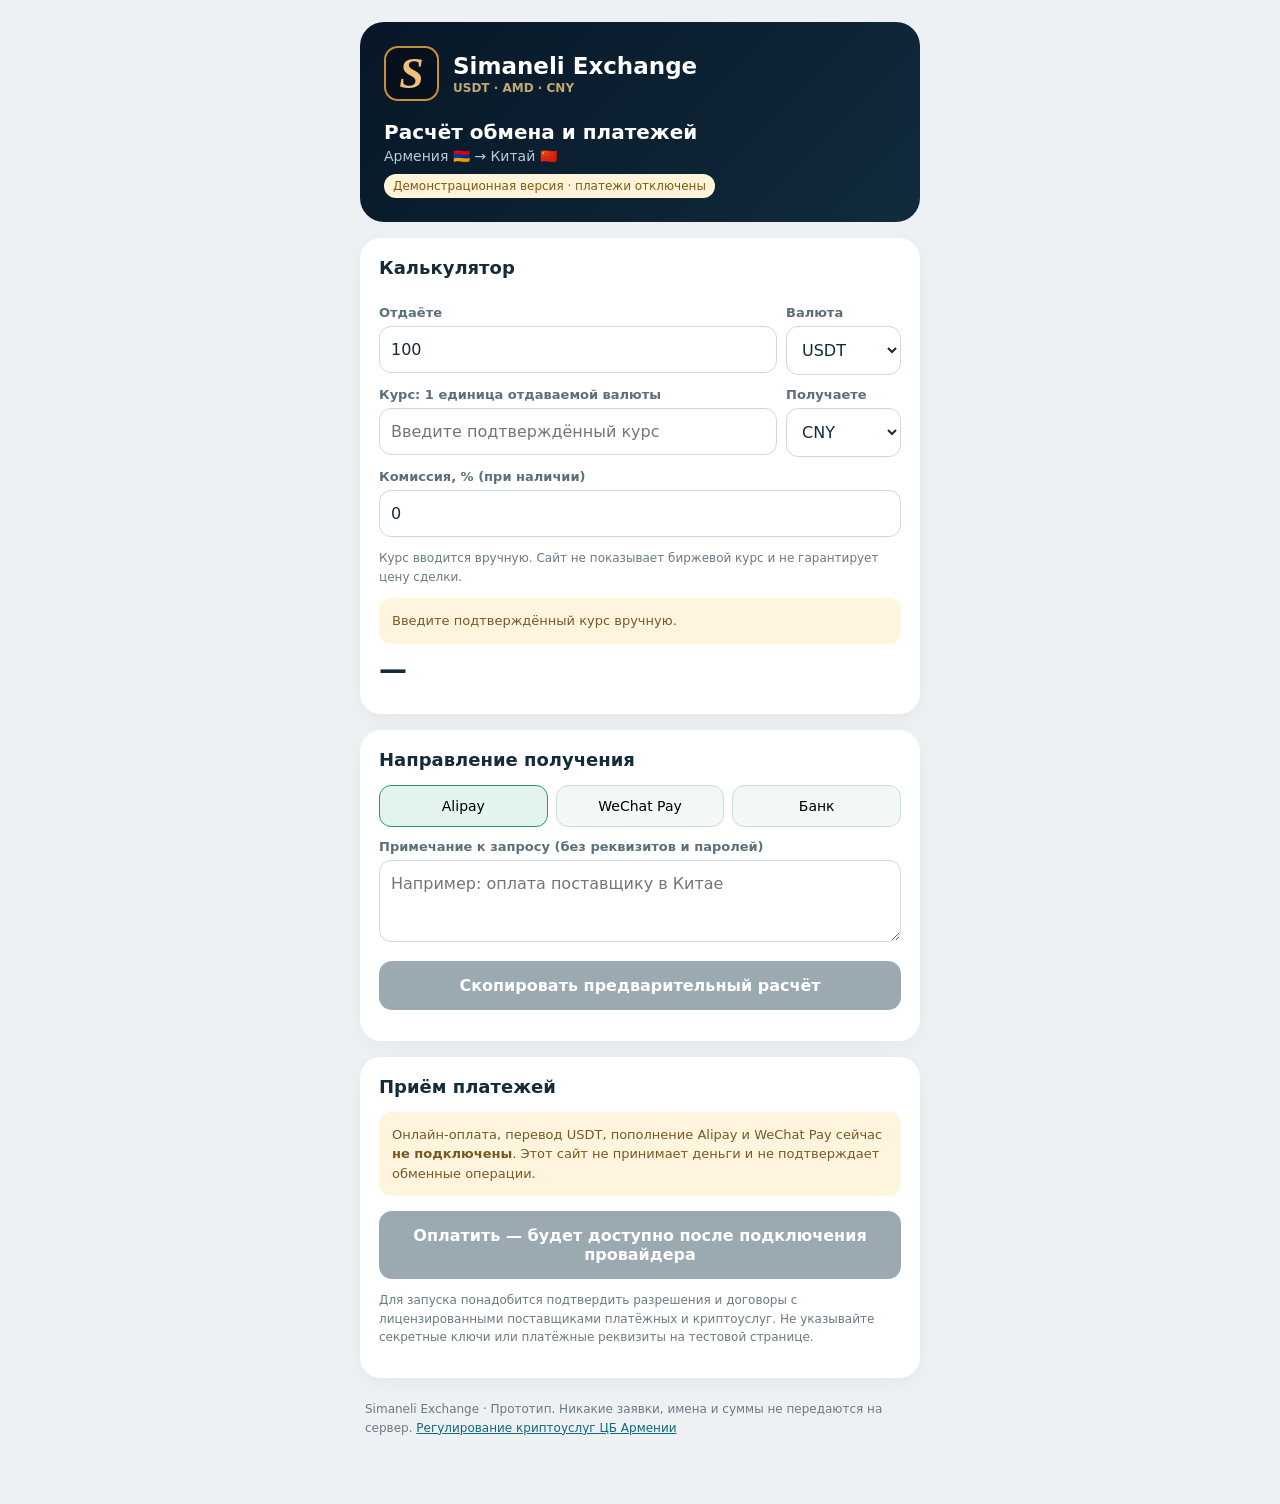
==== exchange/index.html @ d51478ec "Launch standalone Simaneli Exchange quotation prototype without payments" ====
<!doctype html><html lang="ru"><head><meta charset="utf-8"><meta name="viewport" content="width=device-width,initial-scale=1"><meta name="theme-color" content="#091522"><title>Simaneli Exchange — расчёт обмена</title><style>
*{box-sizing:border-box}body{background:#edf1f4;color:#142c39;font:16px system-ui,-apple-system,sans-serif;margin:0}.wrap{max-width:590px;margin:auto;padding:22px 15px 45px}.hero{background:linear-gradient(135deg,#071727,#112b3d);color:#fff;border-radius:24px;padding:24px}.logo{display:inline-grid;place-items:center;width:55px;height:55px;border:2px solid #c6903b;border-radius:14px;background:#07101c;color:#eec276;font:italic bold 44px Georgia}.brand{display:flex;gap:14px;align-items:center;font-size:23px;font-weight:700}.sub{color:#c1a875;font-size:12px;margin-top:2px}.muted{color:#6b7f8d}.card{background:white;border-radius:21px;padding:19px;margin-top:16px;box-shadow:0 6px 20px #0716240a}h1{font-size:20px;margin:19px 0 4px}h2{font-size:18px;margin:0 0 15px}label{font-size:13px;font-weight:600;color:#5b707a;display:block;margin:12px 0 6px}input,select,textarea{border:1px solid #cbd9df;border-radius:12px;padding:13px 11px;width:100%;font:inherit;background:#fff;color:#142c39}textarea{resize:vertical;min-height:82px}.flex{display:grid;grid-template-columns:1fr 115px;gap:9px}.buttons{display:flex;gap:8px;flex-wrap:wrap}.choice{border:1px solid #cedbdd;border-radius:12px;padding:12px;background:#f2f7f7;font-size:14px;flex:1}.choice.on{background:#e2f4ed;border-color:#318f84}button{font:inherit;cursor:pointer}.primary{background:#186b74;color:white;border:0;border-radius:13px;padding:15px;font-weight:700;width:100%;margin-top:15px}.primary:disabled{background:#9aaab0}.note{background:#fff5df;color:#795823;border-radius:12px;padding:13px;font-size:13px;line-height:1.5}.result{font-size:28px;font-weight:800;margin:9px 0}.fine{font-size:12px;line-height:1.55;color:#6a7a84}.hidden{display:none}.tag{display:inline-block;background:#fff4da;color:#815a13;border-radius:20px;font-size:12px;padding:5px 9px;margin-top:10px}a{color:#126979}
</style></head><body><div class="wrap"><header class="hero"><div class="brand"><span class="logo">S</span><div>Simaneli Exchange<div class="sub">USDT · AMD · CNY</div></div></div><h1>Расчёт обмена и платежей</h1><div style="color:#b8cdd5;font-size:14px">Армения 🇦🇲 → Китай 🇨🇳</div><span class="tag">Демонстрационная версия · платежи отключены</span></header>
<section class="card"><h2>Калькулятор</h2><div class="flex"><div><label for="amount">Отдаёте</label><input id="amount" inputmode="decimal" type="number" min="0" step="any" value="100"></div><div><label for="from">Валюта</label><select id="from"><option>USDT</option><option>AMD</option><option>CNY</option></select></div></div><div class="flex"><div><label for="rate">Курс: 1 единица отдаваемой валюты</label><input id="rate" type="number" min="0" step="any" placeholder="Введите подтверждённый курс"></div><div><label for="to">Получаете</label><select id="to"><option>CNY</option><option>AMD</option><option>USDT</option></select></div></div><label for="fee">Комиссия, % (при наличии)</label><input id="fee" type="number" min="0" max="99" step=".01" value="0"><p class="fine">Курс вводится вручную. Сайт не показывает биржевой курс и не гарантирует цену сделки.</p><div class="note" id="hint">Введите курс для демонстрационного расчёта.</div><div class="result" id="result">—</div><div class="fine" id="formula"></div></section>
<section class="card"><h2>Направление получения</h2><div class="buttons"><button class="choice on" type="button" data-method="Alipay">Alipay</button><button class="choice" type="button" data-method="WeChat Pay">WeChat Pay</button><button class="choice" type="button" data-method="Банковский перевод">Банк</button></div><label for="notes">Примечание к запросу (без реквизитов и паролей)</label><textarea id="notes" placeholder="Например: оплата поставщику в Китае"></textarea><button id="copy" class="primary" disabled>Скопировать предварительный расчёт</button><p id="copystatus" class="fine"></p></section>
<section class="card"><h2>Приём платежей</h2><div class="note">Онлайн-оплата, перевод USDT, пополнение Alipay и WeChat Pay сейчас <b>не подключены</b>. Этот сайт не принимает деньги и не подтверждает обменные операции.</div><button disabled class="primary">Оплатить — будет доступно после подключения провайдера</button><p class="fine">Для запуска понадобится подтвердить разрешения и договоры с лицензированными поставщиками платёжных и криптоуслуг. Не указывайте секретные ключи или платёжные реквизиты на тестовой странице.</p></section><footer class="fine" style="padding:22px 5px">Simaneli Exchange · Прототип. Никакие заявки, имена и суммы не передаются на сервер. <a href="https://www.cba.am/en/crypto-asset-service-providers">Регулирование криптоуслуг ЦБ Армении</a></footer></div>
<script>(()=>{let method='Alipay';const $=id=>document.getElementById(id);function calc(){let a=Number($('amount').value),r=Number($('rate').value),fee=Number($('fee').value),from=$('from').value,to=$('to').value;const valid=Number.isFinite(a)&&a>0&&r>0&&fee>=0&&fee<100&&from!==to;let amount=valid?a*r*(1-fee/100):0;$('result').textContent=valid?amount.toLocaleString('ru-RU',{maximumFractionDigits:6})+' '+to:'—';$('hint').textContent=from===to?'Выберите разные валюты.':r>0?'Расчёт предварительный, не является предложением обмена.':'Введите подтверждённый курс вручную.';$('formula').textContent=valid?a+' '+from+' × '+r+' × (1 − '+fee+'/100) = '+amount.toFixed(6)+' '+to:'';$('copy').disabled=!valid;return valid?{a,r,fee,from,to,amount}:null}for(const id of ['amount','rate','fee','from','to'])$(id).addEventListener('input',calc);document.querySelectorAll('[data-method]').forEach(b=>b.onclick=()=>{method=b.dataset.method;document.querySelectorAll('[data-method]').forEach(x=>x.classList.toggle('on',x===b))});$('copy').onclick=async()=>{const c=calc();if(!c)return;const t='Simaneli Exchange — предварительный расчёт (не платёж)\nОтдаёте: '+c.a+' '+c.from+'\nКурс: '+c.r+'\nКомиссия: '+c.fee+'%\nПолучаете: '+c.amount.toFixed(6)+' '+c.to+'\nКанал: '+method+'\nПримечание: '+$('notes').value+'\nНе является подтверждением сделки или получения денег.';try{await navigator.clipboard.writeText(t);$('copystatus').textContent='Расчёт скопирован.'}catch(e){$('copystatus').textContent='Копирование недоступно в этом браузере.'}};calc()})();</script></body></html>
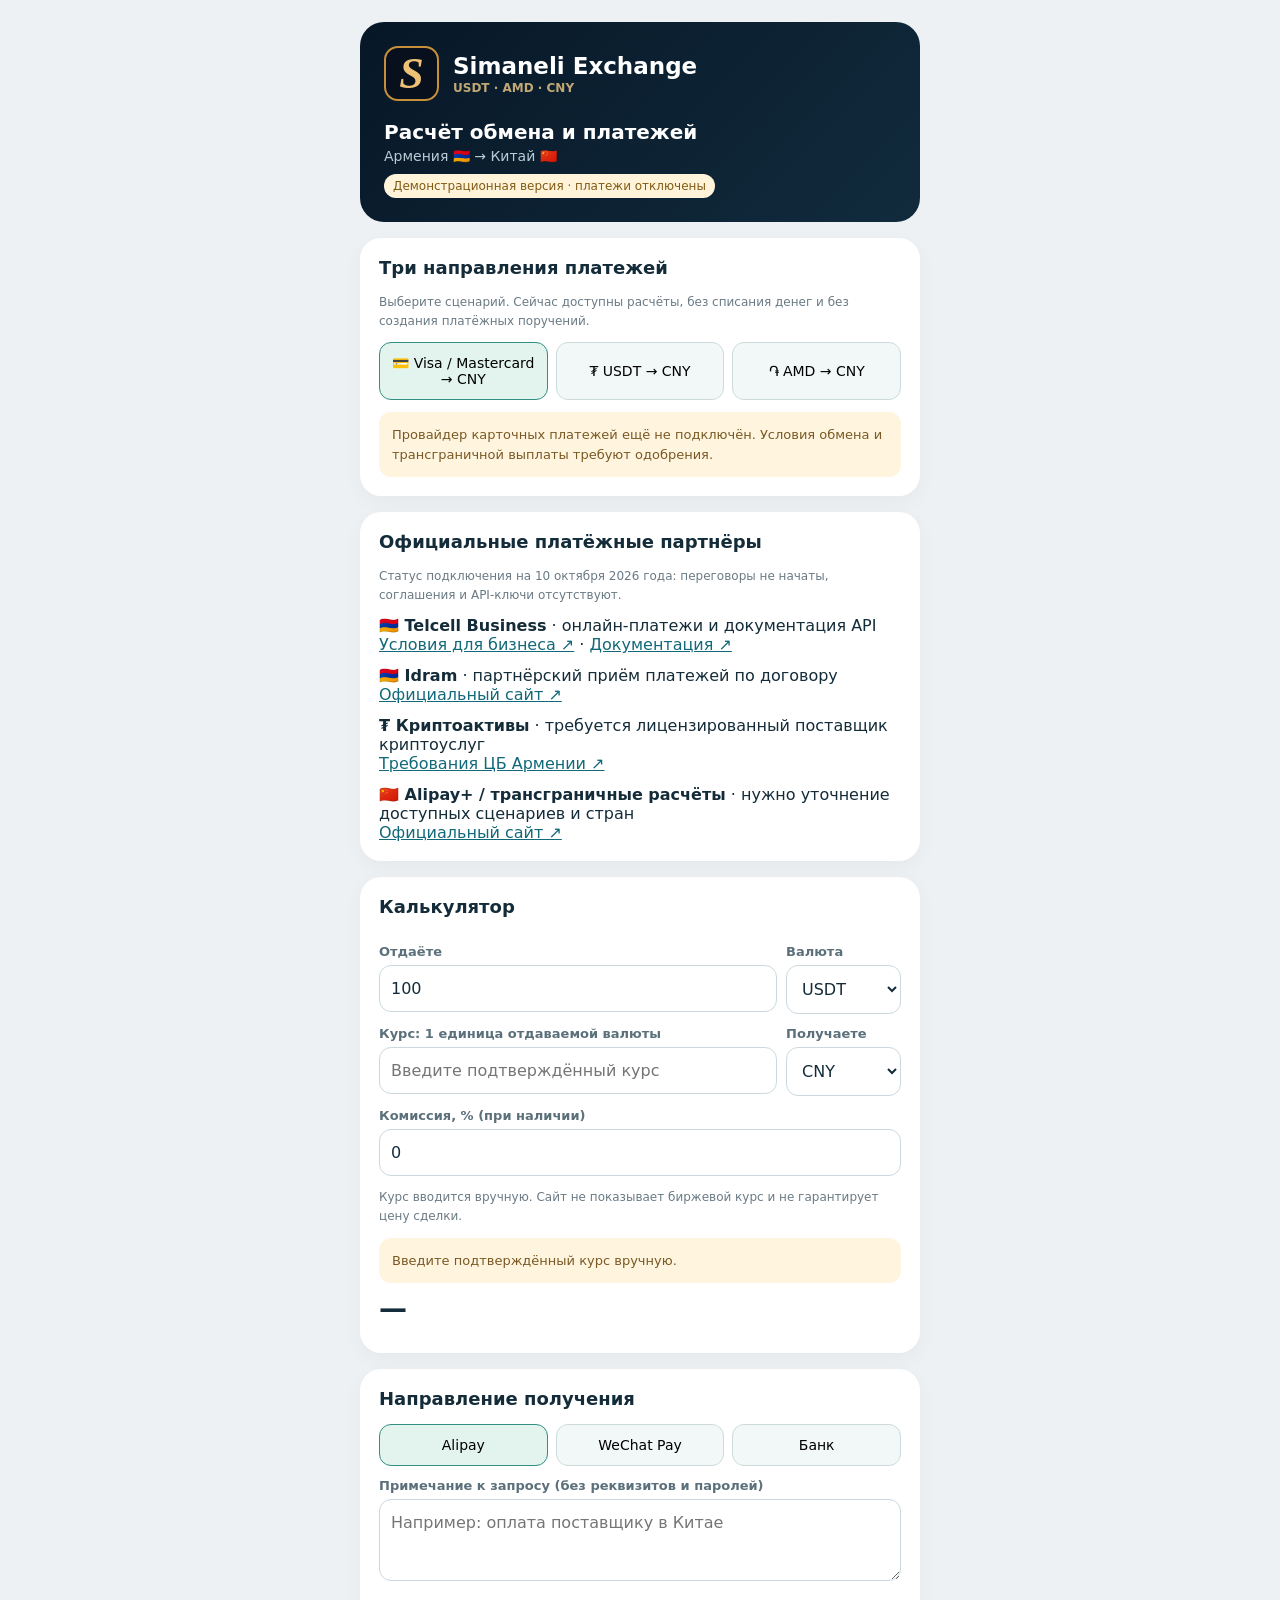
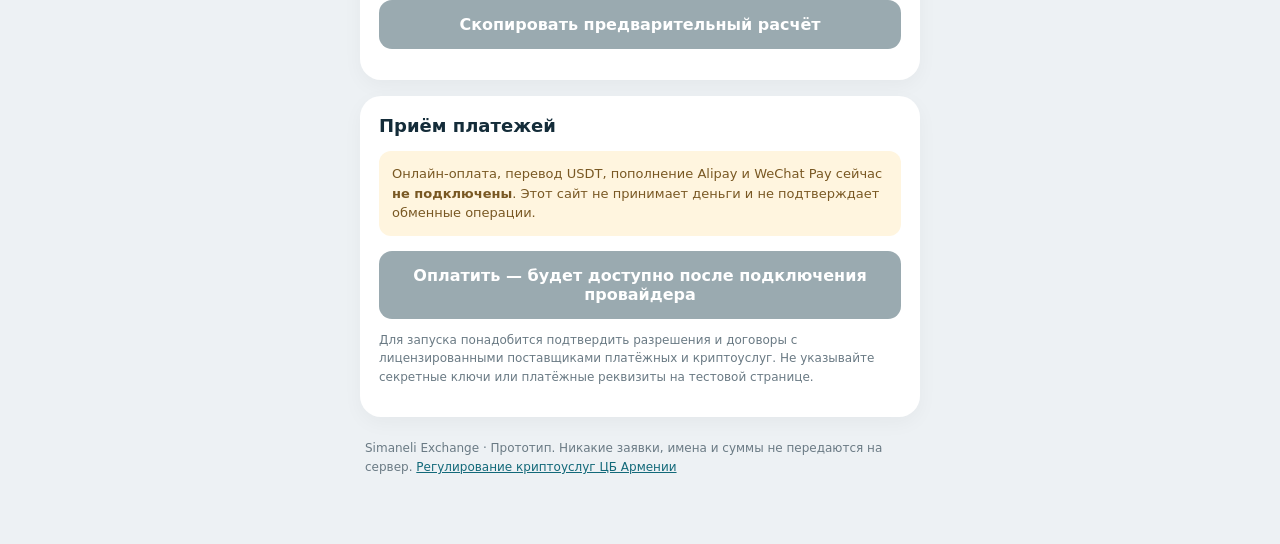
==== commit 82c53345: "Add three payment route selectors and verified official provider resources" ====
--- a/exchange/index.html
+++ b/exchange/index.html
@@ -1,7 +1,7 @@
 <!doctype html><html lang="ru"><head><meta charset="utf-8"><meta name="viewport" content="width=device-width,initial-scale=1"><meta name="theme-color" content="#091522"><title>Simaneli Exchange — расчёт обмена</title><style>
 *{box-sizing:border-box}body{background:#edf1f4;color:#142c39;font:16px system-ui,-apple-system,sans-serif;margin:0}.wrap{max-width:590px;margin:auto;padding:22px 15px 45px}.hero{background:linear-gradient(135deg,#071727,#112b3d);color:#fff;border-radius:24px;padding:24px}.logo{display:inline-grid;place-items:center;width:55px;height:55px;border:2px solid #c6903b;border-radius:14px;background:#07101c;color:#eec276;font:italic bold 44px Georgia}.brand{display:flex;gap:14px;align-items:center;font-size:23px;font-weight:700}.sub{color:#c1a875;font-size:12px;margin-top:2px}.muted{color:#6b7f8d}.card{background:white;border-radius:21px;padding:19px;margin-top:16px;box-shadow:0 6px 20px #0716240a}h1{font-size:20px;margin:19px 0 4px}h2{font-size:18px;margin:0 0 15px}label{font-size:13px;font-weight:600;color:#5b707a;display:block;margin:12px 0 6px}input,select,textarea{border:1px solid #cbd9df;border-radius:12px;padding:13px 11px;width:100%;font:inherit;background:#fff;color:#142c39}textarea{resize:vertical;min-height:82px}.flex{display:grid;grid-template-columns:1fr 115px;gap:9px}.buttons{display:flex;gap:8px;flex-wrap:wrap}.choice{border:1px solid #cedbdd;border-radius:12px;padding:12px;background:#f2f7f7;font-size:14px;flex:1}.choice.on{background:#e2f4ed;border-color:#318f84}button{font:inherit;cursor:pointer}.primary{background:#186b74;color:white;border:0;border-radius:13px;padding:15px;font-weight:700;width:100%;margin-top:15px}.primary:disabled{background:#9aaab0}.note{background:#fff5df;color:#795823;border-radius:12px;padding:13px;font-size:13px;line-height:1.5}.result{font-size:28px;font-weight:800;margin:9px 0}.fine{font-size:12px;line-height:1.55;color:#6a7a84}.hidden{display:none}.tag{display:inline-block;background:#fff4da;color:#815a13;border-radius:20px;font-size:12px;padding:5px 9px;margin-top:10px}a{color:#126979}
 </style></head><body><div class="wrap"><header class="hero"><div class="brand"><span class="logo">S</span><div>Simaneli Exchange<div class="sub">USDT · AMD · CNY</div></div></div><h1>Расчёт обмена и платежей</h1><div style="color:#b8cdd5;font-size:14px">Армения 🇦🇲 → Китай 🇨🇳</div><span class="tag">Демонстрационная версия · платежи отключены</span></header>
-<section class="card"><h2>Калькулятор</h2><div class="flex"><div><label for="amount">Отдаёте</label><input id="amount" inputmode="decimal" type="number" min="0" step="any" value="100"></div><div><label for="from">Валюта</label><select id="from"><option>USDT</option><option>AMD</option><option>CNY</option></select></div></div><div class="flex"><div><label for="rate">Курс: 1 единица отдаваемой валюты</label><input id="rate" type="number" min="0" step="any" placeholder="Введите подтверждённый курс"></div><div><label for="to">Получаете</label><select id="to"><option>CNY</option><option>AMD</option><option>USDT</option></select></div></div><label for="fee">Комиссия, % (при наличии)</label><input id="fee" type="number" min="0" max="99" step=".01" value="0"><p class="fine">Курс вводится вручную. Сайт не показывает биржевой курс и не гарантирует цену сделки.</p><div class="note" id="hint">Введите курс для демонстрационного расчёта.</div><div class="result" id="result">—</div><div class="fine" id="formula"></div></section>
+<section class="card"><h2>Три направления платежей</h2><p class="fine">Выберите сценарий. Сейчас доступны расчёты, без списания денег и без создания платёжных поручений.</p><div class="buttons" id="routes"><button type="button" class="choice on" data-route="cards">💳 Visa / Mastercard → CNY</button><button type="button" class="choice" data-route="usdt">₮ USDT → CNY</button><button type="button" class="choice" data-route="amd">֏ AMD → CNY</button></div><div class="note" id="routeinfo" style="margin-top:12px">Провайдер карточных платежей ещё не подключён. Условия обмена и трансграничной выплаты требуют одобрения.</div></section><section class="card"><h2>Официальные платёжные партнёры</h2><p class="fine">Статус подключения на 10 октября 2026 года: переговоры не начаты, соглашения и API-ключи отсутствуют.</p><div style="display:grid;gap:12px"><div><strong>🇦🇲 Telcell Business</strong> · онлайн-платежи и документация API<br><a href="https://telcell.am/ru/business" target="_blank" rel="noopener noreferrer">Условия для бизнеса ↗</a> · <a href="https://developer.telcell.am/" target="_blank" rel="noopener noreferrer">Документация ↗</a></div><div><strong>🇦🇲 Idram</strong> · партнёрский приём платежей по договору<br><a href="https://www.idram.am/" target="_blank" rel="noopener noreferrer">Официальный сайт ↗</a></div><div><strong>₮ Криптоактивы</strong> · требуется лицензированный поставщик криптоуслуг<br><a href="https://www.cba.am/en/crypto-asset-service-providers" target="_blank" rel="noopener noreferrer">Требования ЦБ Армении ↗</a></div><div><strong>🇨🇳 Alipay+ / трансграничные расчёты</strong> · нужно уточнение доступных сценариев и стран<br><a href="https://www.alipayplus.com/" target="_blank" rel="noopener noreferrer">Официальный сайт ↗</a></div></div></section><section class="card"><h2>Калькулятор</h2><div class="flex"><div><label for="amount">Отдаёте</label><input id="amount" inputmode="decimal" type="number" min="0" step="any" value="100"></div><div><label for="from">Валюта</label><select id="from"><option>USDT</option><option>AMD</option><option>CNY</option></select></div></div><div class="flex"><div><label for="rate">Курс: 1 единица отдаваемой валюты</label><input id="rate" type="number" min="0" step="any" placeholder="Введите подтверждённый курс"></div><div><label for="to">Получаете</label><select id="to"><option>CNY</option><option>AMD</option><option>USDT</option></select></div></div><label for="fee">Комиссия, % (при наличии)</label><input id="fee" type="number" min="0" max="99" step=".01" value="0"><p class="fine">Курс вводится вручную. Сайт не показывает биржевой курс и не гарантирует цену сделки.</p><div class="note" id="hint">Введите курс для демонстрационного расчёта.</div><div class="result" id="result">—</div><div class="fine" id="formula"></div></section>
 <section class="card"><h2>Направление получения</h2><div class="buttons"><button class="choice on" type="button" data-method="Alipay">Alipay</button><button class="choice" type="button" data-method="WeChat Pay">WeChat Pay</button><button class="choice" type="button" data-method="Банковский перевод">Банк</button></div><label for="notes">Примечание к запросу (без реквизитов и паролей)</label><textarea id="notes" placeholder="Например: оплата поставщику в Китае"></textarea><button id="copy" class="primary" disabled>Скопировать предварительный расчёт</button><p id="copystatus" class="fine"></p></section>
 <section class="card"><h2>Приём платежей</h2><div class="note">Онлайн-оплата, перевод USDT, пополнение Alipay и WeChat Pay сейчас <b>не подключены</b>. Этот сайт не принимает деньги и не подтверждает обменные операции.</div><button disabled class="primary">Оплатить — будет доступно после подключения провайдера</button><p class="fine">Для запуска понадобится подтвердить разрешения и договоры с лицензированными поставщиками платёжных и криптоуслуг. Не указывайте секретные ключи или платёжные реквизиты на тестовой странице.</p></section><footer class="fine" style="padding:22px 5px">Simaneli Exchange · Прототип. Никакие заявки, имена и суммы не передаются на сервер. <a href="https://www.cba.am/en/crypto-asset-service-providers">Регулирование криптоуслуг ЦБ Армении</a></footer></div>
-<script>(()=>{let method='Alipay';const $=id=>document.getElementById(id);function calc(){let a=Number($('amount').value),r=Number($('rate').value),fee=Number($('fee').value),from=$('from').value,to=$('to').value;const valid=Number.isFinite(a)&&a>0&&r>0&&fee>=0&&fee<100&&from!==to;let amount=valid?a*r*(1-fee/100):0;$('result').textContent=valid?amount.toLocaleString('ru-RU',{maximumFractionDigits:6})+' '+to:'—';$('hint').textContent=from===to?'Выберите разные валюты.':r>0?'Расчёт предварительный, не является предложением обмена.':'Введите подтверждённый курс вручную.';$('formula').textContent=valid?a+' '+from+' × '+r+' × (1 − '+fee+'/100) = '+amount.toFixed(6)+' '+to:'';$('copy').disabled=!valid;return valid?{a,r,fee,from,to,amount}:null}for(const id of ['amount','rate','fee','from','to'])$(id).addEventListener('input',calc);document.querySelectorAll('[data-method]').forEach(b=>b.onclick=()=>{method=b.dataset.method;document.querySelectorAll('[data-method]').forEach(x=>x.classList.toggle('on',x===b))});$('copy').onclick=async()=>{const c=calc();if(!c)return;const t='Simaneli Exchange — предварительный расчёт (не платёж)\nОтдаёте: '+c.a+' '+c.from+'\nКурс: '+c.r+'\nКомиссия: '+c.fee+'%\nПолучаете: '+c.amount.toFixed(6)+' '+c.to+'\nКанал: '+method+'\nПримечание: '+$('notes').value+'\nНе является подтверждением сделки или получения денег.';try{await navigator.clipboard.writeText(t);$('copystatus').textContent='Расчёт скопирован.'}catch(e){$('copystatus').textContent='Копирование недоступно в этом браузере.'}};calc()})();</script></body></html>+<script>(()=>{let method='Alipay';let route='cards';const $=id=>document.getElementById(id);function calc(){let a=Number($('amount').value),r=Number($('rate').value),fee=Number($('fee').value),from=$('from').value,to=$('to').value;const valid=Number.isFinite(a)&&a>0&&r>0&&fee>=0&&fee<100&&from!==to;let amount=valid?a*r*(1-fee/100):0;$('result').textContent=valid?amount.toLocaleString('ru-RU',{maximumFractionDigits:6})+' '+to:'—';$('hint').textContent=from===to?'Выберите разные валюты.':r>0?'Расчёт предварительный, не является предложением обмена.':'Введите подтверждённый курс вручную.';$('formula').textContent=valid?a+' '+from+' × '+r+' × (1 − '+fee+'/100) = '+amount.toFixed(6)+' '+to:'';$('copy').disabled=!valid;return valid?{a,r,fee,from,to,amount}:null}document.querySelectorAll('[data-route]').forEach(b=>b.onclick=()=>{route=b.dataset.route;document.querySelectorAll('[data-route]').forEach(x=>x.classList.toggle('on',x===b));$('routeinfo').textContent=({cards:'Visa / Mastercard: подбирается эквайер. Нет разрешения на списание средств или выплату на китайские кошельки.',usdt:'USDT: сначала нужен договор с лицензированным криптопровайдером и проверенный канал выплаты. Кошельки для приёма USDT не опубликованы.',amd:'AMD: рассматриваются Telcell и Idram. Возможность использовать платежи для валютного обмена должна быть согласована.'})[route];$('from').value=route==='usdt'?'USDT':'AMD';$('to').value='CNY';calc()});for(const id of ['amount','rate','fee','from','to'])$(id).addEventListener('input',calc);document.querySelectorAll('[data-method]').forEach(b=>b.onclick=()=>{method=b.dataset.method;document.querySelectorAll('[data-method]').forEach(x=>x.classList.toggle('on',x===b))});$('copy').onclick=async()=>{const c=calc();if(!c)return;const t='Simaneli Exchange — предварительный расчёт (не платёж)\nОтдаёте: '+c.a+' '+c.from+'\nКурс: '+c.r+'\nКомиссия: '+c.fee+'%\nПолучаете: '+c.amount.toFixed(6)+' '+c.to+'\nКанал: '+method+'\nПримечание: '+$('notes').value+'\nНе является подтверждением сделки или получения денег.';try{await navigator.clipboard.writeText(t);$('copystatus').textContent='Расчёт скопирован.'}catch(e){$('copystatus').textContent='Копирование недоступно в этом браузере.'}};calc()})();</script></body></html>
